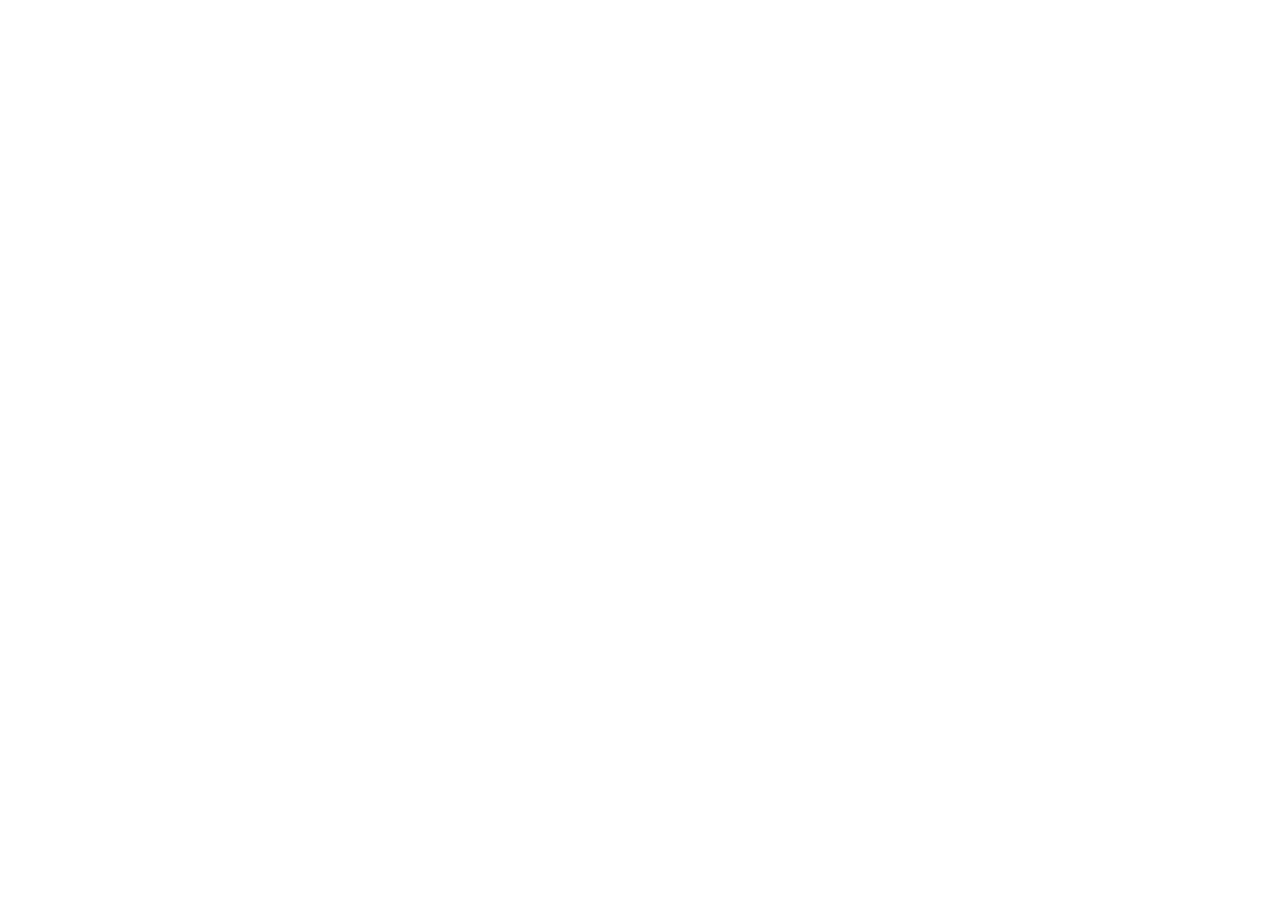
==== wwwroot/index.html @ e9653d3b "folder strucuture" ====
﻿<!DOCTYPE html>
<html lang="en">
<head>
    <meta charset="UTF-8">
    <meta name="viewport" content="width=device-width, initial-scale=1.0">
    <title>Smart Recruitment Matching Platform</title>
</head>
<body>
</body>
</html>
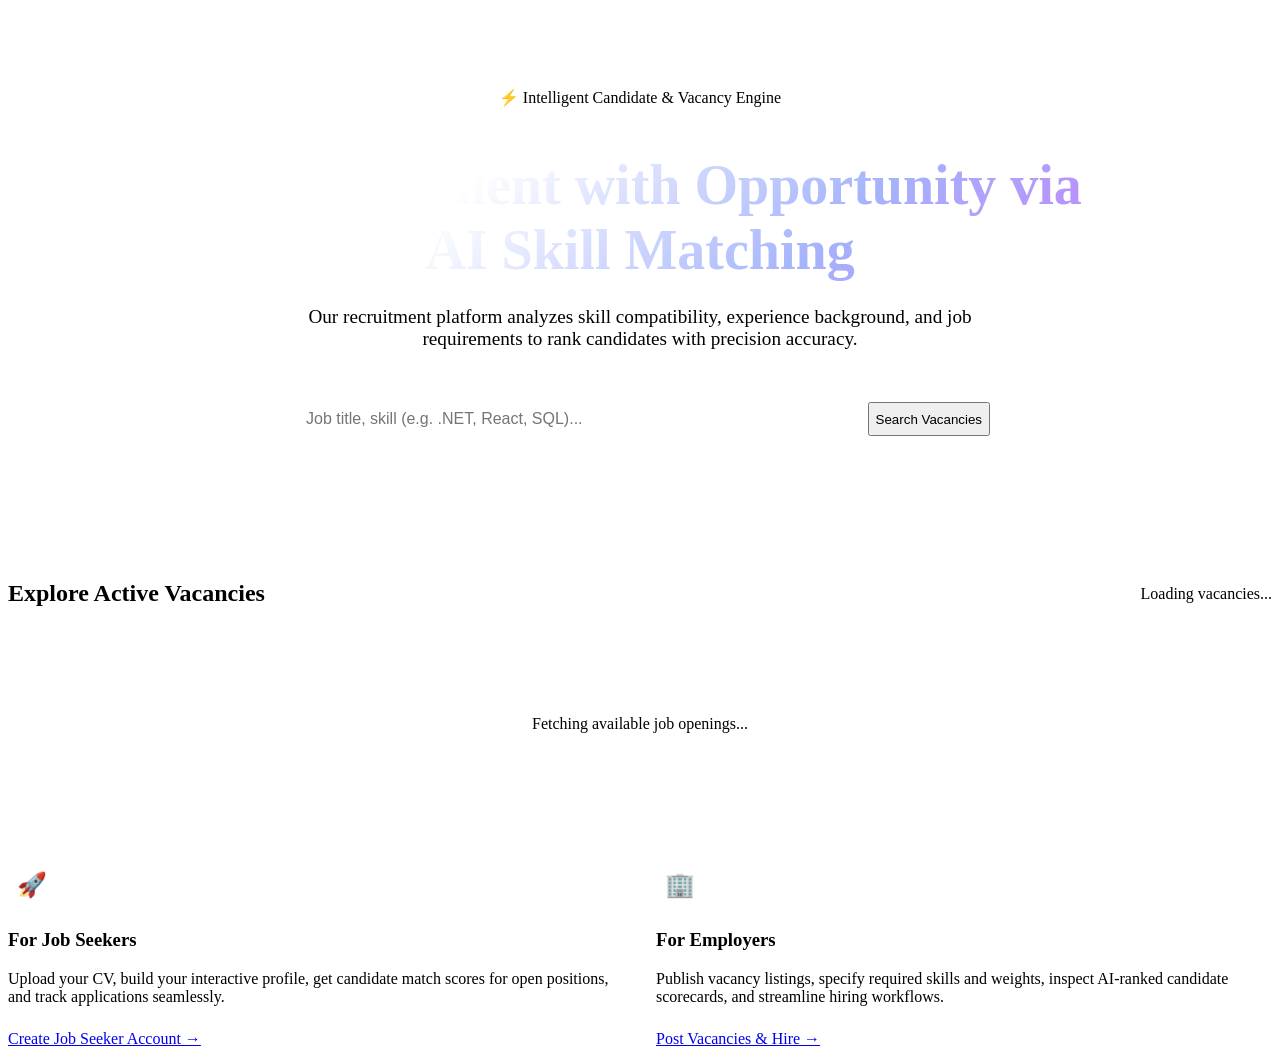
==== commit bb2ad99f: "Finalize Smart Recruitment Platform API, unit tests and web UI portal" ====
--- a/wwwroot/index.html
+++ b/wwwroot/index.html
@@ -1,10 +1,196 @@
-﻿<!DOCTYPE html>
+<!DOCTYPE html>
 <html lang="en">
 <head>
     <meta charset="UTF-8">
     <meta name="viewport" content="width=device-width, initial-scale=1.0">
-    <title>Smart Recruitment Matching Platform</title>
+    <title>Smart Recruitment Matching Platform - AI Powered Career Portal</title>
+    <link rel="stylesheet" href="/css/styles.css">
+    <style>
+        .hero {
+            padding: 5rem 1rem 4rem;
+            text-align: center;
+            max-width: 900px;
+            margin: 0 auto;
+        }
+
+        .hero h1 {
+            font-size: 3.5rem;
+            font-weight: 800;
+            line-height: 1.15;
+            margin-bottom: 1.5rem;
+            background: linear-gradient(135deg, #ffffff 30%, #a5b4fc 70%, #c084fc 100%);
+            -webkit-background-clip: text;
+            -webkit-text-fill-color: transparent;
+        }
+
+        .hero p {
+            font-size: 1.2rem;
+            color: var(--text-muted);
+            margin-bottom: 2.5rem;
+            max-width: 700px;
+            margin-left: auto;
+            margin-right: auto;
+        }
+
+        .search-box {
+            display: flex;
+            gap: 0.75rem;
+            max-width: 700px;
+            margin: 0 auto 3rem;
+            background: var(--bg-card);
+            padding: 0.75rem;
+            border-radius: var(--radius-lg);
+            border: 1px solid var(--border-color);
+            box-shadow: var(--shadow-card);
+        }
+
+        .search-box input {
+            border: none;
+            background: transparent;
+            color: white;
+            font-size: 1rem;
+            padding: 0.5rem 1rem;
+            flex: 1;
+        }
+
+        .search-box input:focus {
+            outline: none;
+        }
+
+        .role-cards {
+            display: grid;
+            grid-template-columns: repeat(auto-fit, minmax(300px, 1fr));
+            gap: 2rem;
+            margin-top: 3rem;
+        }
+
+        .role-card {
+            text-align: left;
+            position: relative;
+            overflow: hidden;
+        }
+
+        .role-card::before {
+            content: '';
+            position: absolute;
+            top: 0; left: 0; right: 0;
+            height: 4px;
+            background: linear-gradient(90deg, var(--primary), var(--accent));
+        }
+
+        .feature-icon {
+            width: 48px;
+            height: 48px;
+            background: var(--primary-light);
+            color: var(--primary);
+            border-radius: var(--radius-md);
+            display: flex;
+            align-items: center;
+            justify-content: center;
+            font-size: 1.5rem;
+            margin-bottom: 1.25rem;
+        }
+    </style>
 </head>
 <body>
+    <div id="navbar-container"></div>
+
+    <main class="container">
+        <section class="hero">
+            <span class="badge badge-primary" style="margin-bottom: 1rem;">⚡ Intelligent Candidate & Vacancy Engine</span>
+            <h1>Connect Talent with Opportunity via AI Skill Matching</h1>
+            <p>Our recruitment platform analyzes skill compatibility, experience background, and job requirements to rank candidates with precision accuracy.</p>
+
+            <div class="search-box">
+                <input type="text" id="home-search-kw" placeholder="Job title, skill (e.g. .NET, React, SQL)...">
+                <button class="btn btn-primary" onclick="searchJobs()">Search Vacancies</button>
+            </div>
+        </section>
+
+        <section style="margin-bottom: 4rem;">
+            <div style="display:flex; justify-content:space-between; align-items:center; margin-bottom: 1.5rem;">
+                <h2>Explore Active Vacancies</h2>
+                <span class="badge badge-success" id="vacancies-count">Loading vacancies...</span>
+            </div>
+
+            <div id="vacancies-grid" class="grid grid-3">
+                <div class="card" style="text-align:center; padding:3rem;">
+                    <p style="color:var(--text-muted);">Fetching available job openings...</p>
+                </div>
+            </div>
+        </section>
+
+        <section class="role-cards">
+            <div class="card role-card card-interactive">
+                <div class="feature-icon">🚀</div>
+                <h3>For Job Seekers</h3>
+                <p style="color:var(--text-muted); margin: 0.75rem 0 1.5rem;">Upload your CV, build your interactive profile, get candidate match scores for open positions, and track applications seamlessly.</p>
+                <a href="/pages/auth/register.html?role=JobSeeker" class="btn btn-outline btn-sm">Create Job Seeker Account →</a>
+            </div>
+
+            <div class="card role-card card-interactive">
+                <div class="feature-icon">🏢</div>
+                <h3>For Employers</h3>
+                <p style="color:var(--text-muted); margin: 0.75rem 0 1.5rem;">Publish vacancy listings, specify required skills and weights, inspect AI-ranked candidate scorecards, and streamline hiring workflows.</p>
+                <a href="/pages/auth/register.html?role=Employer" class="btn btn-primary btn-sm">Post Vacancies & Hire →</a>
+            </div>
+        </section>
+    </main>
+
+    <script src="/js/api.js"></script>
+    <script>
+        document.addEventListener('DOMContentLoaded', () => {
+            renderNavbar();
+            loadVacancies();
+        });
+
+        async function loadVacancies(keyword = '') {
+            const grid = document.getElementById('vacancies-grid');
+            const countBadge = document.getElementById('vacancies-count');
+
+            try {
+                const endpoint = keyword ? `/vacancy/search?keyword=${encodeURIComponent(keyword)}` : '/vacancy';
+                const vacancies = await apiRequest(endpoint);
+
+                countBadge.textContent = `${vacancies.length} Active Vacancies`;
+
+                if (!vacancies || vacancies.length === 0) {
+                    grid.innerHTML = `<div class="card" style="grid-column: 1/-1; text-align:center; padding:3rem;">
+                        <p style="color:var(--text-muted);">No vacancies found matching your search.</p>
+                    </div>`;
+                    return;
+                }
+
+                grid.innerHTML = vacancies.map(v => `
+                    <div class="card card-interactive" style="display:flex; flex-direction:column; justify-content:space-between;">
+                        <div>
+                            <div style="display:flex; justify-content:space-between; align-items:flex-start; margin-bottom:0.75rem;">
+                                <h3 style="font-size:1.15rem; margin-right:0.5rem;">${v.title}</h3>
+                                <span class="badge badge-primary">${v.vacancyType || 'Full-time'}</span>
+                            </div>
+                            <p style="font-size:0.88rem; color:var(--primary); font-weight:600; margin-bottom:0.5rem;">🏢 ${v.companyName || 'Featured Company'}</p>
+                            <p style="font-size:0.85rem; color:var(--text-dim); margin-bottom:1rem;">📍 ${v.location || 'Remote / Unspecified'}</p>
+                            <p style="font-size:0.9rem; color:var(--text-muted); display:-webkit-box; -webkit-line-clamp:3; -webkit-box-orient:vertical; overflow:hidden; margin-bottom:1rem;">${v.description || 'No description provided.'}</p>
+                        </div>
+                        <div>
+                            <div style="display:flex; flex-wrap:wrap; gap:0.35rem; margin-bottom:1.25rem;">
+                                ${(v.skills || []).map(s => `<span class="badge badge-secondary" style="background:rgba(255,255,255,0.06); font-size:0.72rem;">${s}</span>`).join('')}
+                            </div>
+                            <a href="/pages/auth/login.html" class="btn btn-outline btn-sm" style="width:100%;">Apply / View Details</a>
+                        </div>
+                    </div>
+                `).join('');
+            } catch (err) {
+                grid.innerHTML = `<div class="card" style="grid-column: 1/-1; text-align:center; padding:2rem; color:var(--danger);">
+                    Failed to load vacancies: ${err.message}
+                </div>`;
+            }
+        }
+
+        function searchJobs() {
+            const kw = document.getElementById('home-search-kw').value;
+            loadVacancies(kw);
+        }
+    </script>
 </body>
 </html>
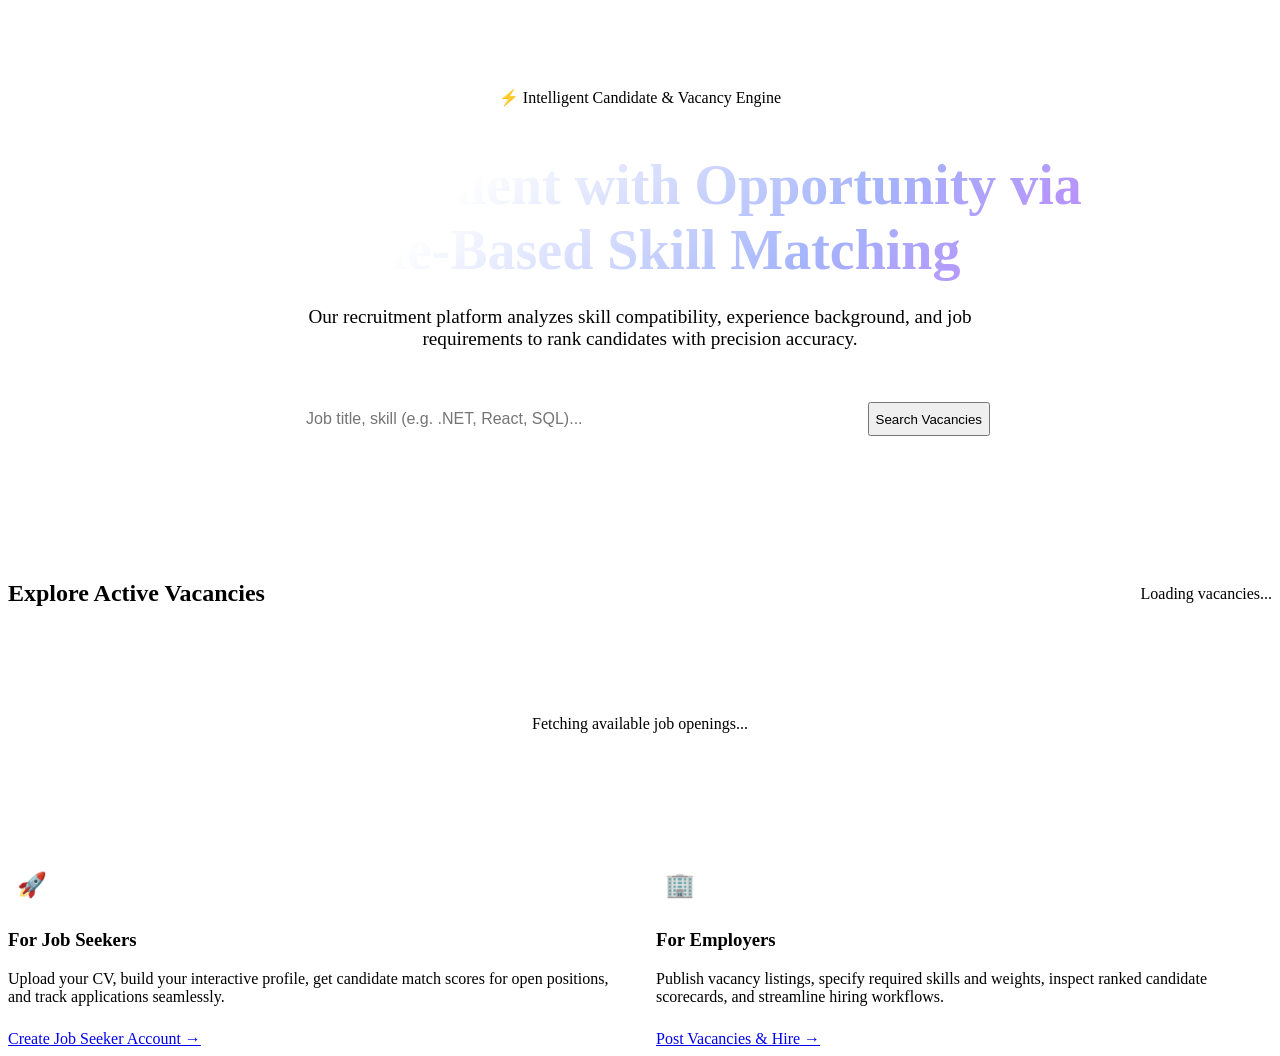
==== commit 1b954c38: "Finalize system stabilization and dark light theme" ====
--- a/wwwroot/index.html
+++ b/wwwroot/index.html
@@ -3,7 +3,7 @@
 <head>
     <meta charset="UTF-8">
     <meta name="viewport" content="width=device-width, initial-scale=1.0">
-    <title>Smart Recruitment Matching Platform - AI Powered Career Portal</title>
+    <title>Smart Recruitment Matching Platform - Rule-Based Career Portal</title>
     <link rel="stylesheet" href="/css/styles.css">
     <style>
         .hero {
@@ -98,7 +98,7 @@
     <main class="container">
         <section class="hero">
             <span class="badge badge-primary" style="margin-bottom: 1rem;">⚡ Intelligent Candidate & Vacancy Engine</span>
-            <h1>Connect Talent with Opportunity via AI Skill Matching</h1>
+            <h1>Connect Talent with Opportunity via Rule-Based Skill Matching</h1>
             <p>Our recruitment platform analyzes skill compatibility, experience background, and job requirements to rank candidates with precision accuracy.</p>
 
             <div class="search-box">
@@ -131,7 +131,7 @@
             <div class="card role-card card-interactive">
                 <div class="feature-icon">🏢</div>
                 <h3>For Employers</h3>
-                <p style="color:var(--text-muted); margin: 0.75rem 0 1.5rem;">Publish vacancy listings, specify required skills and weights, inspect AI-ranked candidate scorecards, and streamline hiring workflows.</p>
+                <p style="color:var(--text-muted); margin: 0.75rem 0 1.5rem;">Publish vacancy listings, specify required skills and weights, inspect ranked candidate scorecards, and streamline hiring workflows.</p>
                 <a href="/pages/auth/register.html?role=Employer" class="btn btn-primary btn-sm">Post Vacancies & Hire →</a>
             </div>
         </section>
@@ -193,4 +193,4 @@
         }
     </script>
 </body>
-</html>+</html>
